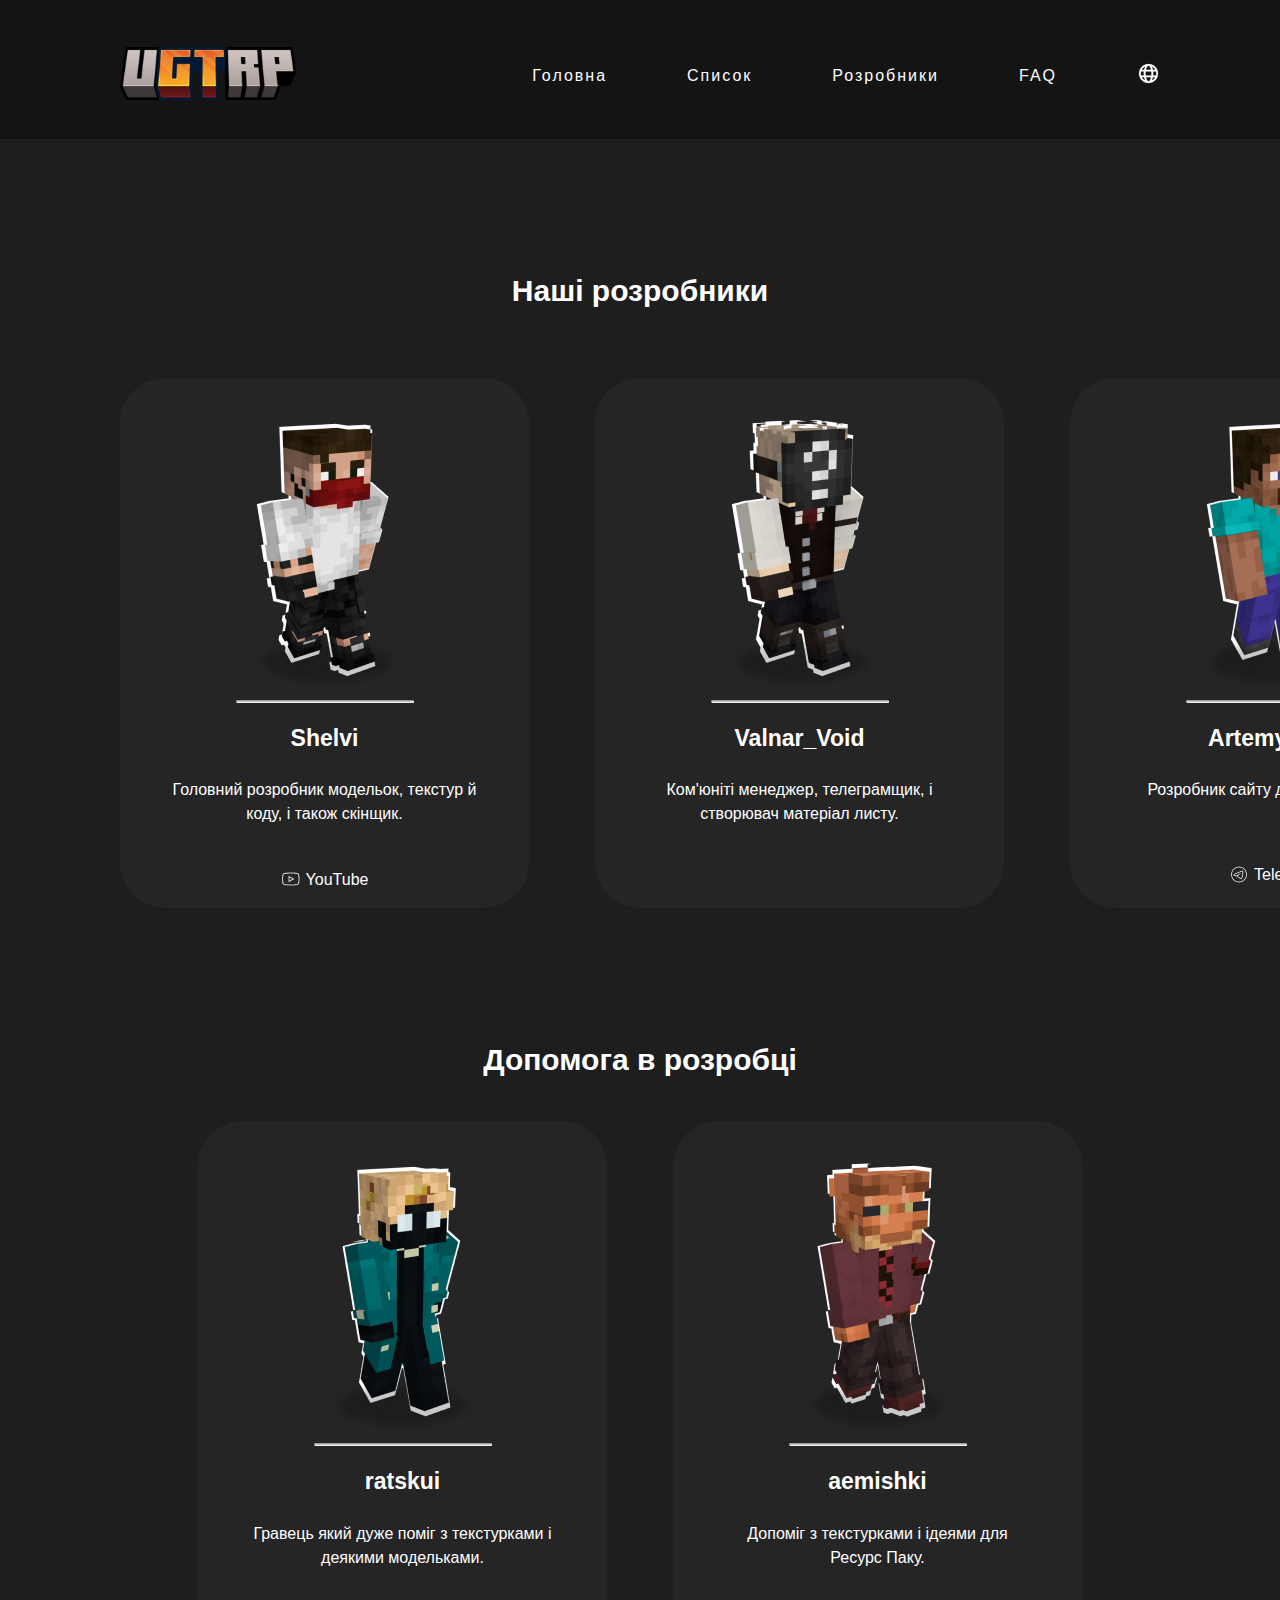
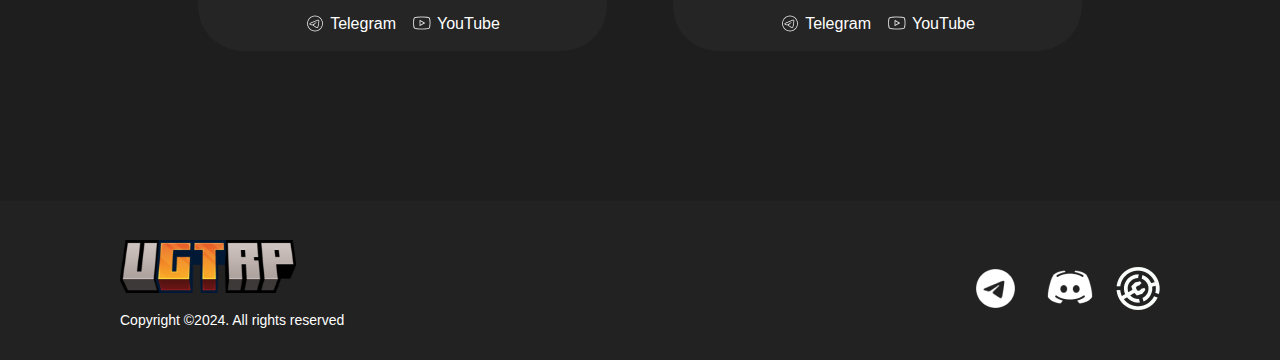
==== index_dev.html @ 0294d447 "up" ====
<!DOCTYPE html>
<html lang="en">
<head>
    <meta charset="UTF-8">
    <meta name="viewport" content="width=device-width, initial-scale=1.0">
    <link rel="stylesheet" href="css/normalize.css">
    <link rel="stylesheet" href="css/style.css">
    <link rel="stylesheet" href="css/responsive.css">
    <title>Q&A</title>
</head>
<body>
    <header>
        <div class="layout_container">
            <div class="layout_header" id="header">
                <a href="index.html"><img src="img/logo.svg" alt="logo"></a>
                <nav class="nav">
                    <input id="menu__toggle" type="checkbox" />
                    <label class="menu__btn" for="menu__toggle">
                        <span></span>
                    </label>
                    <ul class="menu__box">
                        <li class="menu__item first-item"><a href="index.html">Головна</a></li>
                        <li class="menu__item"><a href="https://drive.google.com/file/d/1dVPTbiAqyN2O4CrRArJ0OWlYJ0MXPY4D/view?usp=sharing">Список</a></li>
                        <li class="menu__item"><a href="">Розробники</a></li>
                        <li class="menu__item"><a href="index_q&a.html">FAQ</a></li>
                        <li class="menu__item">
                            <div class="dropdown">
                                <img src="img/icon-lang.png" alt="icon-lang" id="dropdownImg" class="mainmenubtn">
                                <div class="dropdown-child">
                                    <a href="index_en.html" class="top-a">English</a>
                                    <a href="index.html">Deutsch</a>
                                    <a href="">Українська</a>
                                </div>
                              </div>
                        </li>
                    </ul>
                </nav>
            </div> 
           
        </div>
    </header>
    <main>
        <div class="layout_container">
            <p class="dev">Наші розробники</p>
            <section class="developers">
                <article class="dev-i">
                    <img src="img/Shelvi.png" alt="">
                    <hr>
                    <p class="nick">Shelvi</p>
                    <p class="dev-desc">Головний розробник модельок, текстур й коду, і також скінщик.</p>
                    <div class="links links-dev">
                        <a href="https://www.youtube.com/@shelvi_ua" class="yt">
                            YouTube
                        </a>    
                    </div>
                </article>
                <article class="dev-i">
                    <img src="img/Valnar.png" alt="">
                    <hr>
                    <p class="nick">Valnar_Void</p>
                    <p class="dev-desc">Ком'юніті менеджер, телеграмщик, і створювач матеріал листу.</p>
                </article>
                <article class="dev-i">
                    <img src="img/Artemygrab.png" alt="">
                    <hr>
                    <p class="nick">ArtemyGrab</p>
                    <p class="dev-desc">Розробник сайту для Ресурс Паку.</p>
                    <div class="links links-dev1">
                        <a href="https://t.me/artemygrab" class="tg">
                            Telegram
                        </a>
                    </div>
                </article>
            </section>
            <p class="help">Допомога в розробці</p>
            <section class="helpers">
                <article class="help-i">
                    <img src="img/Ratskui.png" alt="">
                    <hr>
                    <p class="nick">ratskui</p>
                    <p class="help-desc">Гравець який дуже поміг з текстурками і деякими модельками.</p>
                    <div class="links links-dev">
                        <a href="https://t.me/blyatpatoki" class="tg">
                            Telegram
                        </a>
                        <a href="https://www.youtube.com/@ratskui/featured" class="yt">
                            YouTube
                        </a>    
                    </div>
                </article>
                <article class="help-i">
                    <img src="img/Aemishki.png" alt="">
                    <hr>
                    <p class="nick">aemishki</p>
                    <p class="help-desc">Допоміг з текстурками і ідеями для Ресурс Паку.</p>
                    <div class="links links-dev">
                        <a href="https://t.me/aemishkiCH" class="tg">
                            Telegram
                        </a>
                        <a href="https://www.youtube.com/@aemishki/featured" class="yt">
                            YouTube
                        </a>    
                    </div>
                </article>
            </section>
        </div>
    </main>
    <footer class="foot-qa">
            
        <div class="left-block-foot">
            <img src="img/logo.svg" alt="">
            <p>Copyright ©2024. All rights reserved</p>
        </div>
        <div class="right-block-foot">
            <ul>
                <li><a href="https://t.me/UGtRP_t"><img src="img/tg.png" alt="" class="foot-tg"></a></li>
                <li><a href="https://discord.com/invite/fRFYJDzcJm"><img src="img/ds.png" alt="" class="foot-ds"></a></li>
                <li><a href="https://modrinth.com/resourcepack/ugtrp"><img src="img/md.png" alt="" class="foot-mr"></a></li>
            </ul>
        </div>

    
</footer>
<script src="js/script.js"></script>
</body>
</html>
---- css/style.css ----
:root {
    box-sizing: border-box;
    background: #1E1E1E;
    color: white;
    font-family: Arial, sans-serif;
}

*,
*:after,
*:before {
    box-sizing: inherit;
}

body {
    margin: 0;
}

.layout_container {
    /* max-width: 1360px; */
    margin: 0 120px 0 120px;
}

a {
    text-decoration: none;
    color: #ffffff;
}

ul {
    list-style: none;
}

ul, li {
    margin: 0;
    padding: 0;
}

nav {
    margin: 0;
}

body::-webkit-scrollbar {
    width: 8px;               /* width of the entire scrollbar */
  }
  
body::-webkit-scrollbar-track {
    background: #323232;        /* color of the tracking area */
}
  
body::-webkit-scrollbar-thumb {
    background-color: #525252;    /* color of the scroll thumb */
    border-radius: 15px;       /* roundness of the scroll thumb */  /* creates padding around scroll thumb */
}

nav > ul > li > a {
    font-family: Arial, sans-serif;
    font-size: 16px;
    letter-spacing: 2px;
    -webkit-transition: all 0.1s ease;;
    -moz-transition: all 0.1s ease;;
    -o-transition: all 0.1s ease;;
    transition: all 0.1s ease;
}

nav > ul > li > a:hover {
    color: #D1D1D1;
    border-bottom: 2px solid #D1D1D1;
    border-radius: 0.5px;
    font-size: 16.4px;  
}

nav > ul {
    display: flex;
    align-items: center;
    margin-right: 0px;
    margin-left: auto;
}

nav > ul > li {
    margin-top: 47px;
    display: flex;
    float: right;
}

.layout_header {
    display: flex;
    align-items: center;
}

.layout_header > a > img {
    margin-top: 47px;
}

li + li {
    margin-left : 80px;
}

nav {
    margin-right: 0px;
    margin-left: auto;
}



h1 {
    font-size: 35px;
    font-weight: 900;
    margin-top: 0;
}

.welcome-block {
    background: url("../img/background.png") no-repeat center center fixed; 
    background-size: cover;
    height: 608px;

}

.welcome-block > .layout_container > h3 {
    margin-top: 21px;
    font-size: 20px;
    font-weight: 400;
    color: #E5DCDC;
    margin-bottom: 64px;
}
.welcome-block > .layout_container {
    padding-top: 150px;
    max-width: 505px;
    padding-bottom: 0;
}
.welcome-block-en {
    background: url("../img/background.png") no-repeat center center fixed; 
    background-size: cover;
    height: 608px;

}

.welcome-block-en > .layout_container > h3 {
    margin-top: 21px;
    font-size: 20px;
    font-weight: 400;
    color: #E5DCDC;
    margin-bottom: 64px;
}
.welcome-block-en > .layout_container {
    padding-top: 150px;
    max-width: 535px;
    padding-bottom: 0;
}

.button-download {
    padding: 16.5px 89px 16.5px 89px;
    color: #021935;
    background-color: #F6A127;
    font-size: 16px;
    font-weight: 700;
    border-radius: 27px;
    box-shadow: 0px 4px 10.2px #F38B11 0.6;
    box-shadow: 0px 5px 10.2px 0px rgba(243, 139, 17, 0.4);
    -webkit-transition: all 0.3s ease;;
    -moz-transition: all 0.3s ease;;
    -o-transition: all 0.3s ease;;
    transition: all 0.3s ease;
}

.button-download-en {
    padding: 16.5px 78.5px 16.5px 78.5px;
    color: #021935;
    background-color: #F6A127;
    font-size: 16px;
    font-weight: 700;
    border-radius: 27px;
    box-shadow: 0px 4px 10.2px #F38B11 0.6;
    box-shadow: 0px 5px 10.2px 0px rgba(243, 139, 17, 0.9);
}

.welcome-block > .layout_container > a:hover {
    background-color: #F4910C;
    
}
.welcome-block-en > .layout_container > a:hover {
    background-color: #F4910C;
    
}

.news {
    margin-top: 28px;
}

.grid {
    display: flex;
    flex-wrap: wrap;
    margin-left: -15px;
    margin-right: -15px;
    padding: 0;
}

.item {
    width: 24%;
    margin-bottom: 15px;
    margin-left: 40px;
    overflow:hidden;
    
}

.item-1 {
    margin-left: 15px;
    /* padding-left: 15px; */

}

.news-top-main {
    height: 205px;
    background-size: cover;
    background-position: center;
    border-radius: 48px 48px 0 0;
    -moz-transition: all 1s ease-out;
    -o-transition: all 1s ease-out;
    -webkit-transition: all 1s ease-out;
    position: relative;
}
.news-top-main:hover {
    -webkit-transform: scale(1.05);
    -moz-transform: scale(1.05);
    -o-transform: scale(1.05);
    border-radius: 88px 88px 0 0;
}

.news-bottom-main {
    padding: 22px 20px 19px 20px;
    background-color: #161616;
    border-radius: 0 0 20px 20px;
}

.news-bottom-main > h3 {
    font-size: 20px;
    font-weight: 700;
    margin: 0;
}

.news-bottom-main > p {
    font-size: 17px;
    margin-top: 16px;
    margin-bottom: 38px;
    line-height: 137.2%;
}

.news-bottom-main > .date {
    margin: 0;
    color: #969696;
    font-size: 15px;
    font-style: italic;
}


.news-1-top {
    background-image: url("../img/news-1.png");  
}

.news-2-top {
    background-image: url("../img/news-2.png"); 
}
.news-3-top {
    background-image: url("../img/news-3.png"); 
}
.news-4-top {
    background-image: url("../img/news-4.png"); 
}

/* 
.item:hover {
    color: #161616;
    opacity: 80%;
} */

.news-text:hover {
    border-bottom: 2px solid #ffff;
    border-radius: 0.5px;  
    display: inline;
}
.news-text {
    font-size: 24px;
    font-weight: 700;
    
}
.text {
    margin-top: 49px;
    
}

.desc_block_guns {
    background: rgb(247,171,40);
    background: linear-gradient(-76deg, rgba(247,171,40,1) 0%, rgba(233,95,42,1) 57%100%);
    margin-top: 67px;
    height: 410px;
    width: 100%;

}
.desc_block_furniture {
    background: rgb(247,171,40);
    background: linear-gradient(-76deg, rgba(247,171,40,1) 0%, rgba(233,95,42,1) 57%100%);
    margin-top: 67px;
    height: 410px;
    width: 100%;

}
.desc_block_clothes {
    background: rgb(247,171,40);
    background: linear-gradient(-76deg, rgba(247,171,40,1) 0%, rgba(233,95,42,1) 57%100%);
    margin-top: 67px;
    height: 410px;
    width: 100%;

}


.desc_block_guns > .layout_container > .wrapper > .desc-text > ul {
    display: flex;
}

.desc_block_guns > .layout_container > .wrapper > .desc-text > ul > li + li {
    margin-left : 22px;
}

.desc_block_guns > .layout_container > .wrapper > .desc-text > ul > li {
    font-size: 14px;
    color: #F5F5F5;
    letter-spacing: 2%;
    margin: 0;
    margin-top: 11px;
    
}

.desc_block_guns > .layout_container > .wrapper > .desc-text > h1 {
    font-weight: 700;
    margin-bottom: 0;
    padding-top: 58px;
}

.desc_block_guns > .layout_container > .wrapper > .desc-text > p {
    font-size: 18px;
    margin-top: 55px;
    margin-bottom: 0;
}

.desc_block_guns > .layout_container > .wrapper > .desc-text > .buttons {
    margin-top: 147px;
    padding-bottom: 50px;
}

.desc_block_guns > .layout_container > .wrapper > .desc-text >.buttons > li > button {
    background: #D74C16;
    border-radius: 7px;
    width: 140px;
    height:12px;
    border: none;
    cursor: pointer;
}


.desc_block_guns > .layout_container > .wrapper > .desc-text > .buttons > li > .b-active {
    background-color: #AF3100;
}

.desc_block_guns > .layout_container > .wrapper > .desc-text > .buttons > li + li {
    margin-left : 8px;
}

/* ////////// */
.desc_block_furniture > .layout_container > .wrapper > .desc-text > ul {
    display: flex;
}

.desc_block_furniture > .layout_container > .wrapper > .desc-text > ul > li + li {
    margin-left : 22px;
}

.desc_block_furniture > .layout_container > .wrapper > .desc-text > ul > li {
    font-size: 14px;
    color: #F5F5F5;
    letter-spacing: 2%;
    margin: 0;
    margin-top: 11px;
    
}

.desc_block_furniture > .layout_container > .wrapper > .desc-text > h1 {
    font-weight: 700;
    margin-bottom: 0;
    padding-top: 58px;
}

.desc_block_furniture > .layout_container > .wrapper > .desc-text > p {
    font-size: 18px;
    margin-top: 55px;
    margin-bottom: 0;
}

.desc_block_furniture > .layout_container > .wrapper > .desc-text > .buttons {
    margin-top: 147px;
    padding-bottom: 50px;
}

.desc_block_furniture > .layout_container > .wrapper > .desc-text >.buttons > li > button {
    background: #D74C16;
    border-radius: 7px;
    width: 140px;
    height:12px;
    border: none;
    cursor: pointer;
}

.desc_block_furniture > .layout_container > .wrapper > .desc-text > .buttons > li > .b-active {
    background-color: #AF3100;
}

.desc_block_furniture > .layout_container > .wrapper > .desc-text > .buttons > li + li {
    margin-left : 8px;
}
/* ////////////////////////// */

.desc_block_clothes > .layout_container > .wrapper > .desc-text > ul {
    display: flex;
}

.desc_block_clothes > .layout_container > .wrapper > .desc-text > ul > li + li {
    margin-left : 22px;
}

.desc_block_clothes > .layout_container > .wrapper > .desc-text > ul > li {
    font-size: 14px;
    color: #F5F5F5;
    letter-spacing: 2%;
    margin: 0;
    margin-top: 11px;
    
}

.desc_block_clothes > .layout_container > .wrapper > .desc-text > h1 {
    font-weight: 700;
    margin-bottom: 0;
    padding-top: 58px;
}

.desc_block_clothes > .layout_container > .wrapper > .desc-text > p {
    font-size: 18px;
    margin-top: 55px;
    margin-bottom: 0;
}

.desc_block_clothes > .layout_container > .wrapper > .desc-text > .buttons {
    margin-top: 147px;
    padding-bottom: 50px;
}

.desc_block_clothes > .layout_container > .wrapper > .desc-text >.buttons > li > button {
    background: #D74C16;
    border-radius: 7px;
    width: 140px;
    height:12px;
    border: none;
    cursor: pointer;
}


.desc_block_clothes > .layout_container > .wrapper > .desc-text > .buttons > li > .b-active {
    background-color: #AF3100;
}

.desc_block_clothes > .layout_container > .wrapper > .desc-text > .buttons > li + li {
    margin-left : 8px;
}




.wrapper {
    display: grid;
    grid-template-columns: 1fr 1fr;
}

.img-guns {
    margin-top: -130px;
    margin-left: auto;
    margin-right: -30px;

}
.img-furniture {
    margin-top: -10px;
    margin-left: auto;
    margin-right: 30px;

}

.img-clothes {
    margin-left: auto;
    margin-right: 30px;
    margin-top: 8px;
    
}
/* .img-guns > img{
    max-width: 721px;
    min-width: 508.02px;
    /* width: 100%; */
/* }
.img-furniture > img{
    max-width: 620px;
    width: 100%;
}

.img-clothes > img{
    max-width: 617px;
    width: 100%;
} */ 

.hide {
    display: none;
}

.partners-text > button{
    margin-top: 60px;
    font-size: 28px;
    font-weight: 700;
    background: none;
    border: none;
    padding: 0;
    cursor: pointer;
    outline: inherit;
    color: #fff;
}

.partners-text {
    text-align: center;
}

#button-partners:after {
    content: "";
    display: block;
    background: url('../img/arrow-down.png') no-repeat;
    width: 52px;
    height: 52px;
    float: right;
    margin-left: 1px;
    margin-top: -10px;
    transition: transform 0.2s ease-out;
}

#button-partners.rotated:after {
    transform: rotate(180deg);
    margin-top: -10px;
}



.partner {
    border: 7px #161616 solid;
    border-radius: 38px;
    padding: 28px 54px 19px 54px;
    max-width: 359px;
    max-height: auto;
    display: flex;
    flex-direction: column;
    justify-content: space-between;
    margin-top: 31px;
}

.layout_grid {
    display: grid;
    grid-template-columns: 1fr 1fr 1fr;
    justify-items: center;    
    grid-gap: 32px;
}

.partners {
    max-width: 1141px;
    margin-left: auto;
    margin-right: auto;
}

.partner > h3 {
    text-transform: uppercase;
    font-size: 20px;
    font-weight: 700;
    text-align: center;
    margin-top: 39px;
    margin-bottom: 0px;
}

.partner > p {
    font-size: 16px;
    font-weight: 400;
    line-height: 129.6%;
    text-align: center;
    margin-top: 19px;
}

.partner > img {
    display: block;
    margin-left: auto;
    margin-right: auto;
    margin-top: 0;
    margin-bottom: 0;
}

.links  {
    display: flex;
    flex-flow: row nowrap;
    justify-content: center;
    margin-top: 5px;
}

.links > a+a {
    margin-left : 16px;
    
}

.links > a {
    text-align: center;
}

.yt:before{
    content: "";
    display: block;
    background: url('../img/icon-yt.png') no-repeat;
    width: 25px;
    height: 25px;
    float: left;
    margin-top: -2px;
}
.tg:before{
    content: "";
    display: block;
    background: url('../img/icon-tg.png') no-repeat;
    width: 25px;
    height: 25px;
    float: left;
}

.ds:before{
    content: "";
    display: block;
    background: url('../img/icon-ds.png') no-repeat;
    width: 25px;
    height: 25px;
    float: left;
    margin-top: -2px;
}

.switch-block > button {
    width: 133px;
    height: 7px;
    background-color: #AFAFAF;
    border: none;
    border-radius: 7px;
    cursor: pointer;
    -webkit-transition: all 0.4s ease;;
    -moz-transition: all 0.4s ease;;
    -o-transition: all 0.4s ease;;
    transition: all 0.4s ease;
}
.switch-block > button:hover {
    
    background-color: #AFAFAF;

}
.switch-block  {
    margin-top: 33px;
    display: flex;
    justify-content: center;
    align-items: center;
}

.switch-block > .block-2 {
    margin-left: 11px;
    background-color: #575757;
}

.switch-block > .block-1-2 {
    margin-right: 11px;
    background-color: #575757;
}

footer {
    margin-top: 54px;
    background-color: #222222;
    display: grid;
    grid-template-columns: 1fr 1fr;
    padding: 0 120px 0 120px;
    align-content: center;
    align-items: center;
}

.right-block-foot > ul {
    display: flex;
    flex-flow: row nowrap;
    align-items: center; 
    justify-content: center;
}

.right-block-foot > ul > li+li{
    margin-left: 22px;
}
.right-block-foot {
    margin-left: auto;
    margin-right: 0;
    margin-top: 20px;

}
.left-block-foot > img {
    padding-top: 39px;
}
.left-block-foot > p {
    font-size: 14px;
    padding-bottom: 18px;
}

nav > ul > li > button {
    border:none;
    background: none;
}

.mainmenubtn {
    border: none;
    cursor: pointer;
}
.dropdown {
    position: relative;
    display: inline-block;
}
.dropdown-child {
    display: none;
    position: absolute;
    background-color: #222222;
    padding: 11px 18px;
    max-width: 132px;
    z-index: 1;
    border-radius: 15px;
    left: -75px;
    text-align: center;
}
.dropdown-child > a {
    color: #ffffff;
    margin-top: 9px;
    text-decoration: none;
    display: block;
    text-align: center;
}
.dropdown-child > a:hover {
    color: #969696;

}
.dropdown:hover .dropdown-child {
    display: block;
    
}




.dropdown-child > .top-a {
    margin-top: 0;
}

/* body > header > .layout_container > .layout_header{
    position: sticky;
    top: 0;
    z-index: 99;
} */

header {
    position: sticky;
    top: 0;
    z-index: 99;
    background-color: #141414;
    padding-bottom: 35px;
}

/* .error {
    font-size: 100px;
    text-align: center;
    margin-left: auto;
    margin-right: auto;
    justify-content: center;
     */

.layout_container > h4 {
    font-size: 100px;
    text-align: center;

}
#b-1:hover {
    background-color: #AF3100;
}

#b-2:hover {
    background-color: #AF3100;
}
#b-3:hover {
    background-color: #AF3100;
}


.none {
    display: none;
}

.layout_grid {
    transition: 0.5s;
}



.container-swiper > .swiper > .swiper-wrapper > .swiper-slide {
    min-width: 359px;

  }



.swiper-wrapper{
    display: grid;
    grid-template-rows: 1fr 1fr 1fr;
    grid-template-columns: 1fr;
    grid-gap: 10px;
    cursor: grabbing;
  }

.container-swiper {
    margin-left: 120px;
    margin-top: 28px;
}

.news-main {
   
    overflow: hidden;
    max-height: 450px;
}


.block-partner-1, .block-partner-2 {
    max-height: 0;
    overflow: hidden;
    transition: max-height 0.5s ease-out;
}

.block-partner-1.show, .block-partner-2.show {
    max-height: 1000px; /* Adjust this value according to the content's maximum height */
    display: block;
}

.switch-block button {
    cursor: pointer;
}



#b-1, #b-2, #b-3 {
    -webkit-transition: all 0.4s ease;;
    -moz-transition: all 0.4s ease;;
    -o-transition: all 0.4s ease;;
    transition: all 0.4s ease;
}

.foot-tg:hover, .foot-ds:hover, .foot-mr:hover {
    filter: brightness(70%);
}
.foot-tg, .foot-ds, .foot-mr {
    -webkit-transition: all 0.6s ease;;
    -moz-transition: all 0.6s ease;;
    -o-transition: all 0.6s ease;;
    transition: all 0.6s ease;
}


nav >label {
    display: none;
}
nav >input {
    display: none;
}

/* ...... */
.accordion-i {
    display: block;
    margin-top: 33px;
    cursor: pointer;
    width: 100%;
}

.accordion-t {
    padding: 15px 32px 15px 32px;
    background-color: #2C2C2C;
    margin-top: -29px;
    border-radius: 0 0 30px 30px;
    max-height: 0;
    overflow: hidden;
    transition: max-height 0.4s ease-out, padding 0.4s ease-out;
}
.accordion-t > p {
    font-size: 17px;
    
}

.qa-hide {
    max-height: 0;
    padding: 15px 32px 15px 32px;
}

.qa-show {
    max-height: 500px; /* adjust according to your content height */
    padding: 15px 32px 15px 32px;
}

.accordion-above {
    background-color: #2C2C2C;
    border-radius: 57px;
    max-width: 983px;
    width: 100%;
    /* padding: 20px 20px 20px 20px; */
    display: flex;
    flex-flow: row nowrap;
    align-items: center;
    transition: transform 0.5s ease-out;
}

.accordion-above > p {
    margin-left: 32px;
    font-size: 18px;
    margin-top: 25px;
}

.accordion-above > img {
    margin-left: auto;
    margin-right: 18px;
    transition: transform 0.2s ease-out;
}

.rotate-180 {
    transform: rotate(180deg);
}

.qa-text {
    font-size: 49px;
    font-weight: 900;
    margin-top: 94px;
    text-align: center;
    margin-bottom: 5px;
}

ol {
    display: flex;
    flex-direction: column;
    align-items: center;
    margin: 0 auto;
    max-width: 983px;
    width: 100%;
    padding: 0;
}

ol > li {
    width: 100%;
    margin-left: 0;
}

.foot-qa {
    margin-top: 150px;
}

.dev {
    font-size: 30px;
    text-align: center;
    font-family: Arial, sans-serif;
    font-weight: 700;
    display: table;
    margin: 0 auto;
    padding-top: 135px;
    padding-bottom: 69px;
}

.developers {
    max-width: 1360px;
    margin-left: auto;
    margin-right: auto;
    display: block;
}

.dev-i {
    background-color: #252525;
    width: 409px; 
    height: 530px;
    border-radius: 45px;
    margin-left: 66px;
    position: relative;
}

.dev-i > img {
    margin-top: 37px;
    display: block;
    margin-left: auto;
    margin-right: auto;
}

hr {
    width: 176px;
    height: 1px;
    border-radius: 9px;
    background-color: rgba(255,255,255,0.76);
}

.developers {
    display: grid;
    grid-template-columns: 1fr 1fr 1fr;
    justify-items: center;
}

.nick {
    font-size: 23px;
    font-weight: 700;
    text-align: center;
    margin-top: 22px;
}

.developers article:first-child {
    margin-left: 0;
}
/* .developers article:last-child {
    margin-left: 100px;
} */

.dev-desc {
    margin-top: 27px;
    line-height: 1.5;
    max-width: 316px;
    text-align: center;
    margin-left: auto;
    margin-right: auto;
}


.links-dev {
   margin-top: 45px;
}
.links-dev1 {
   margin-top: 64px;
}




.helpers {
    max-width: 884px;
    margin-left: auto;
    margin-right: auto;
    display: block;
}

.help-i {
    background-color: #252525;
    width: 409px; 
    height: 530px;
    border-radius: 45px;
    margin-left: 66px;
    position: relative;
}

.help-i > img {
    margin-top: 37px;
    display: block;
    margin-left: auto;
    margin-right: auto;
}

hr {
    width: 176px;
    height: 1px;
    border-radius: 9px;
    background-color: rgba(255,255,255,0.76);
}

.helpers {
    display: grid;
    grid-template-columns: 1fr 1fr;
    justify-items: center;
    margin-top: 0;
}

.nick {
    font-size: 23px;
    font-weight: 700;
    text-align: center;
    margin-top: 22px;
}

.helpers article:first-child {
    margin-left: 0;
}


.help-desc {
    margin-top: 27px;
    line-height: 1.5;
    max-width: 316px;
    text-align: center;
    margin-left: auto;
    margin-right: auto;
}





.help {
    font-size: 30px;
    text-align: center;
    font-family: Arial, sans-serif;
    font-weight: 700;
    display: table;
    margin: 0 auto;
    padding-top: 135px;
    padding-bottom: 44px;
}
---- css/responsive.css ----
@media only screen and (min-width: 1200px) and (max-width: 1500px){
    .img-guns > img{
        width: 643px;
    }
    .img-furniture > img{
        width: 560px;
        margin-top: 40px;
    }

    .img-clothes > img{
        width: 560px;
        margin-top: 40px;
    }

    .img-guns {
        margin-top: -80px;
        margin-left: auto;
        margin-right: -30px;
    
    }
    .img-furniture {
        margin-top: -10px;
        margin-left: auto;
        margin-right: 30px;
    
    }
    
    .img-clothes {
        margin-left: auto;
        margin-right: 30px;
        margin-top: 8px;
        
    }
    .layout_container {
        /* max-width: 1360px; */
        margin: 0 120px 0 120px;
    }
    .container-swiper > .swiper > .swiper-wrapper > .swiper-slide {
        min-width: 300px;
    
      }
      .swiper-wrapper{
        grid-gap: 8px;
    }
    nav >label {
        display: none;
    }
    nav >input {
        display: none;
    }
}

@media only screen and (min-width: 992px) and (max-width: 1200px) {
    .container-swiper > .swiper > .swiper-wrapper > .swiper-slide {
        min-width: 250px;
    
      }
    .layout_container {
        margin: 0 80px 0 80px;
    }
    .container-swiper {
        margin-left: 78px;
    }
    footer {
        padding: 0 80px 0 80px;
    }
    .img-guns > img{
        width: 520px;
        margin-top: 60px;
        margin-left: -45px;
    }

    .img-furniture > img{
        width: 450px;
        margin-top: 40px;
        margin-left: -15px;
    }

    .img-clothes > img{
        width: 450px;
        margin-top: 20px;
        margin-left: -15px;
    }
    .desc_block_guns, .desc_block_furniture, .desc_block_clothes {
        height: 340px;
    }
    .desc_block_guns > .layout_container > .wrapper > .desc-text > .buttons {
        margin-top: 80px;
    }
    .desc_block_furniture > .layout_container > .wrapper > .desc-text > .buttons {
        margin-top: 80px;
    }
    .desc_block_clothes > .layout_container > .wrapper > .desc-text > .buttons {
        margin-top: 80px;
    }
    .layout_grid {
        display: grid;
        grid-template-columns: 1fr;
        justify-items: center;    
        grid-gap: 10px;
    }
    .partner {
        margin-top: 7px;
    }
    .block-partner-1.show, .block-partner-2.show {
        max-height: 2000px; /* Adjust this value according to the content's maximum height */
        display: block;
    }
    nav > ul > li {
        margin-left: 40px;
    }
    .news-main {
        overflow: hidden;
        max-height: 480px;
    }
    nav >label {
        display: none;
    }
    nav >input {
        display: none;
    }
}

@media only screen and (min-width: 768px) and (max-width: 991px) {
    .container-swiper > .swiper > .swiper-wrapper > .swiper-slide {
        min-width: 200px;
      }
      .news-main {
        overflow: hidden;
        max-height: 480px;
    }
    nav > ul {
        display: none;
    }
    .welcome-block > .layout_container{
        text-align: center;
        margin-left: auto;
        margin-right: auto;
    }
    .layout_container {
        margin: 0 30px 0 30px;
    }
    .layout_grid {
        display: grid;
        grid-template-columns: 1fr;
        justify-items: center;    
        grid-gap: 10px;
    }
    .partner {
        margin-top: 7px;
    }
    .block-partner-1.show, .block-partner-2.show {
        max-height: 2000px; /* Adjust this value according to the content's maximum height */
        display: block;
    }
    footer {
        padding: 0 30px 0 30px;
    }
    .container-swiper {
        margin-left: 30px;
    }
    .swiper-wrapper{
        grid-gap: 8px;
    }
    .img-guns > img{
        width: 360px;
        margin-top: 100px;
        margin-left: -95px;
    }

    .img-furniture > img{
        width: 360px;
        margin-top: 40px;
        margin-left: -65px;
    }

    .img-clothes > img{
        width: 360px;
        margin-top: 20px;
        margin-left: -65px;
    }
    .desc_block_guns, .desc_block_furniture, .desc_block_clothes {
        height: 310px;
    }
    .desc_block_guns > .layout_container > .wrapper > .desc-text > .buttons {
        margin-top: 50px;
    }
    .desc_block_furniture > .layout_container > .wrapper > .desc-text > .buttons {
        margin-top: 50px;
    }
    .desc_block_clothes > .layout_container > .wrapper > .desc-text > .buttons {
        margin-top: 50px;
    }

    .desc_block_guns > .layout_container > .wrapper > .desc-text > h1 {
        font-weight: 700;
        margin-bottom: 0;
        padding-top: 48px;
    }
    .desc_block_furniture > .layout_container > .wrapper > .desc-text > h1 {
        font-weight: 700;
        margin-bottom: 0;
        padding-top: 48px;
    }
    .desc_block_clothes > .layout_container > .wrapper > .desc-text > h1 {
        font-weight: 700;
        margin-bottom: 0;
        padding-top: 48px;
    }
    /* burger */
    nav >label {
        display: block;
    }
    nav >input {
        display: block;
    }
    /* скрываем чекбокс */
#menu__toggle {
    opacity: 0;
  }
  /* стилизуем кнопку */
    .menu__btn {
        display: flex; /* используем flex для центрирования содержимого */
        align-items: center;  /* центрируем содержимое кнопки */
        position: fixed;
        top: 47px;
        left: auto;
        right: 30px;
        width: 40px;
        height: 50px;
        cursor: pointer;
        z-index: 1;
    }
    /* добавляем "гамбургер" */
    .menu__btn > span,
    .menu__btn > span::before,
    .menu__btn > span::after {
        display: block;
        position: absolute;
        width: 100%;
        height: 3px;
        background-color: #e6e2e0;
        border-radius: 2px;
    }
    .menu__btn > span::before {
        content: '';
        top: -10px;
    }
    .menu__btn > span::after {
        content: '';
        top: 10px;
    }

    /* контейнер меню */
.menu__box {
    display: flex;
    position: fixed;
    visibility: hidden;
    top: 0;
    width: 100%;
    height: 100%;
    margin: 0;
    list-style: none;
    text-align: center;
    background: rgba(0,0,0,.85);
    flex-flow: column nowrap;
    padding-top: 140px;
  }
  /* элементы меню */
  
  .menu__item> a:hover {
    color: #D1D1D1;
    border-bottom: 2px solid #D1D1D1;
    border-radius: 0.5px;
    font-size: 18.4px;  
  }
  .menu__item {
   padding: 0;
   margin-left: 0;
   margin-top: 30px;
   
  }
  .menu__item > a{
  
   font-size: 18px;
  }

  #menu__toggle:checked ~ .menu__btn > span {
    transform: rotate(45deg);
  }
  #menu__toggle:checked ~ .menu__btn > span::before {
    top: 0;
    transform: rotate(0);
  }
  #menu__toggle:checked ~ .menu__btn > span::after {
    top: 0;
    transform: rotate(90deg);
  }
  #menu__toggle:checked ~ .menu__box {
    visibility: visible;
    left: 0;
  }
  .dropdown-child {
    display: none;
    position: absolute;
    background-color: #222222;
    padding: 11px 18px;
    max-width: 132px;
    z-index: 1;
    border-radius: 15px;
    left: -45px;
    text-align: center;
}
.menu__btn > span,
.menu__btn > span::before,
.menu__btn > span::after {
  transition-duration: .25s;
}
.menu__box {
  transition-duration: .25s;
}
.menu__item {
  transition-duration: .25s;
}

.accordion-above > p {
    margin-top: 22px;
}

.accordion-t {

    margin-top: -36px;
    
}

}


@media only screen and (min-width: 320px) and (max-width: 768px) {
    .container-swiper > .swiper > .swiper-wrapper > .swiper-slide {
        min-width: 200px;
      }
      .news-main {
        overflow: hidden;
        max-height: 550px;
    }
    nav > ul {
        display: none;
    }
    .welcome-block > .layout_container{
        text-align: center;
        margin-left: auto;
        margin-right: auto;
        max-width: 310px;
    }
    .layout_container {
        margin: 0 10px 0 10px;
    }
    .layout_grid {
        display: grid;
        grid-template-columns: 1fr;
        justify-items: center;    
        grid-gap: 10px;
    }
    .partner {
        margin-top: 7px;
    }
    .block-partner-1.show, .block-partner-2.show {
        max-height: 2000px; /* Adjust this value according to the content's maximum height */
        display: block;
    }
    footer {
        padding: 0 10px 0 10px;
    }
    .container-swiper {
        margin-left: 10px;
    }
    .swiper-wrapper{
        grid-gap: 10px;
    }
    .img-guns > img{
        width: 340px;
        margin-top: 265px;
        margin-left: -318px;
        
    }
    .img-guns {
        margin-top: -130px;
        margin-left: auto;
        margin-right: 2220px;
    
    }
    .img-furniture {
        margin-top: -10px;
        margin-left: auto;
        margin-right: 2220px;
    
    
    }
    
    .img-clothes {
        margin-left: auto;
        margin-right: 0px;
        margin-right: 2220px;
    
        
    }

    .img-furniture > img{
        width: 340px;
        margin-top: 210px;
        margin-left:  -319px;
        
    }

    .img-clothes > img{
        width: 330px;
        margin-top: 210px;
        margin-left: -310px;
        
    }
    .desc_block_guns > .layout_container > .wrapper > .desc-text >.buttons  {
        display: grid;
        grid-template-columns: 1fr 1fr;
        grid-template-rows: 1fr;
    }
    .desc_block_guns > .layout_container > .wrapper > .desc-text >.buttons  > .third{
        margin-left: 0;
    }
    .desc_block_furniture > .layout_container > .wrapper > .desc-text >.buttons  {
        display: grid;
        grid-template-columns: 1fr 1fr;
        grid-template-rows: 1fr;
    }
    .desc_block_furniture > .layout_container > .wrapper > .desc-text >.buttons  > .third{
        margin-left: 0;
    }
    .desc_block_clothes > .layout_container > .wrapper > .desc-text >.buttons  {
        display: grid;
        grid-template-columns: 1fr 1fr;
        grid-template-rows: 1fr;
    }
    .desc_block_clothes > .layout_container > .wrapper > .desc-text >.buttons  > .third{
        margin-left: 0;
    }
    
    .desc_block_guns, .desc_block_furniture, .desc_block_clothes {
        height: 500px;
    }
    .desc_block_guns > .layout_container > .wrapper > .desc-text > .buttons {
        margin-top: 250px;
    }
    .desc_block_furniture > .layout_container > .wrapper > .desc-text > .buttons {
        margin-top: 250px;
    }
    .desc_block_clothes > .layout_container > .wrapper > .desc-text > .buttons {
        margin-top: 250px;
    }

    .desc_block_guns > .layout_container > .wrapper > .desc-text > h1 {
        font-weight: 700;
        margin-bottom: 0;
        padding-top: 28px;
    }
    .desc_block_furniture > .layout_container > .wrapper > .desc-text > h1 {
        font-weight: 700;
        margin-bottom: 0;
        padding-top: 28px;
    }
    .desc_block_clothes > .layout_container > .wrapper > .desc-text > h1 {
        font-weight: 700;
        margin-bottom: 0;
        padding-top: 28px;
    }
    /* burger */
    nav >label {
        display: block;
    }
    nav >input {
        display: block;
    }
    /* скрываем чекбокс */
#menu__toggle {
    opacity: 0;
  }
  /* стилизуем кнопку */
    .menu__btn {
        display: flex; /* используем flex для центрирования содержимого */
        align-items: center;  /* центрируем содержимое кнопки */
        position: fixed;
        top: 47px;
        left: auto;
        right: 30px;
        width: 40px;
        height: 50px;
        cursor: pointer;
        z-index: 1;
    }
    /* добавляем "гамбургер" */
    .menu__btn > span,
    .menu__btn > span::before,
    .menu__btn > span::after {
        display: block;
        position: absolute;
        width: 100%;
        height: 3px;
        background-color: #e6e2e0;
        border-radius: 2px;
    }
    .menu__btn > span::before {
        content: '';
        top: -10px;
    }
    .menu__btn > span::after {
        content: '';
        top: 10px;
    }

    /* контейнер меню */
.menu__box {
    display: flex;
    position: fixed;
    visibility: hidden;
    top: 0;
    width: 100%;
    height: 100%;
    margin: 0;
    list-style: none;
    text-align: center;
    background: rgba(0,0,0,.85);
    flex-flow: column nowrap;
    padding-top: 140px;
  }
  /* элементы меню */
  
  .menu__item> a:hover {
    color: #D1D1D1;
    border-bottom: 2px solid #D1D1D1;
    border-radius: 0.5px;
    font-size: 18.4px;  
  }
  .menu__item {
   padding: 0;
   margin-left: 0;
   margin-top: 30px;
   
  }
  .menu__item > a{
  
   font-size: 18px;
  }

  #menu__toggle:checked ~ .menu__btn > span {
    transform: rotate(45deg);
  }
  #menu__toggle:checked ~ .menu__btn > span::before {
    top: 0;
    transform: rotate(0);
  }
  #menu__toggle:checked ~ .menu__btn > span::after {
    top: 0;
    transform: rotate(90deg);
  }
  #menu__toggle:checked ~ .menu__box {
    visibility: visible;
    left: 0;
  }
  .dropdown-child {
    display: none;
    position: absolute;
    background-color: #222222;
    padding: 11px 18px;
    max-width: 132px;
    z-index: 1;
    border-radius: 15px;
    left: -45px;
    text-align: center;
}
.menu__btn > span,
.menu__btn > span::before,
.menu__btn > span::after {
  transition-duration: .25s;
}
.menu__box {
  transition-duration: .25s;
}
.menu__item {
  transition-duration: .25s;
}
.partner {
    border: 7px #161616 solid;
    border-radius: 38px;
    padding: 28px 5px 19px 5px;
    max-width: 300px;
    max-height: auto;
    display: flex;
    flex-direction: column;
    justify-content: space-between;
    margin-top: 7px;

}
.right-block-foot {
    margin-top: 0px;

}
.right-block-foot > ul {
    display: flex;
    flex-flow: row nowrap;
    align-items: left; 
    justify-content: left;
}
footer {
    margin-top: 54px;
    background-color: #222222;
    display: block;
    padding: 0 10px 0 10px;
    
}
.second {
    margin-left: -2px;
}
.accordion-above > p {
    margin-top: 22px;
}

.accordion-t {

    margin-top: -36px;
    
}
}


@media only screen and (min-width: 320px) and (max-width: 454px) {
    .accordion-above > p {
        margin-top: 20px;
    }
    
    .accordion-above {
        border-radius: 45px 45px 38px 38px;
    }
    
    .accordion-t {
        border-radius: 0 0 25px 25px;
        margin-top: -34px;
        
    }
}
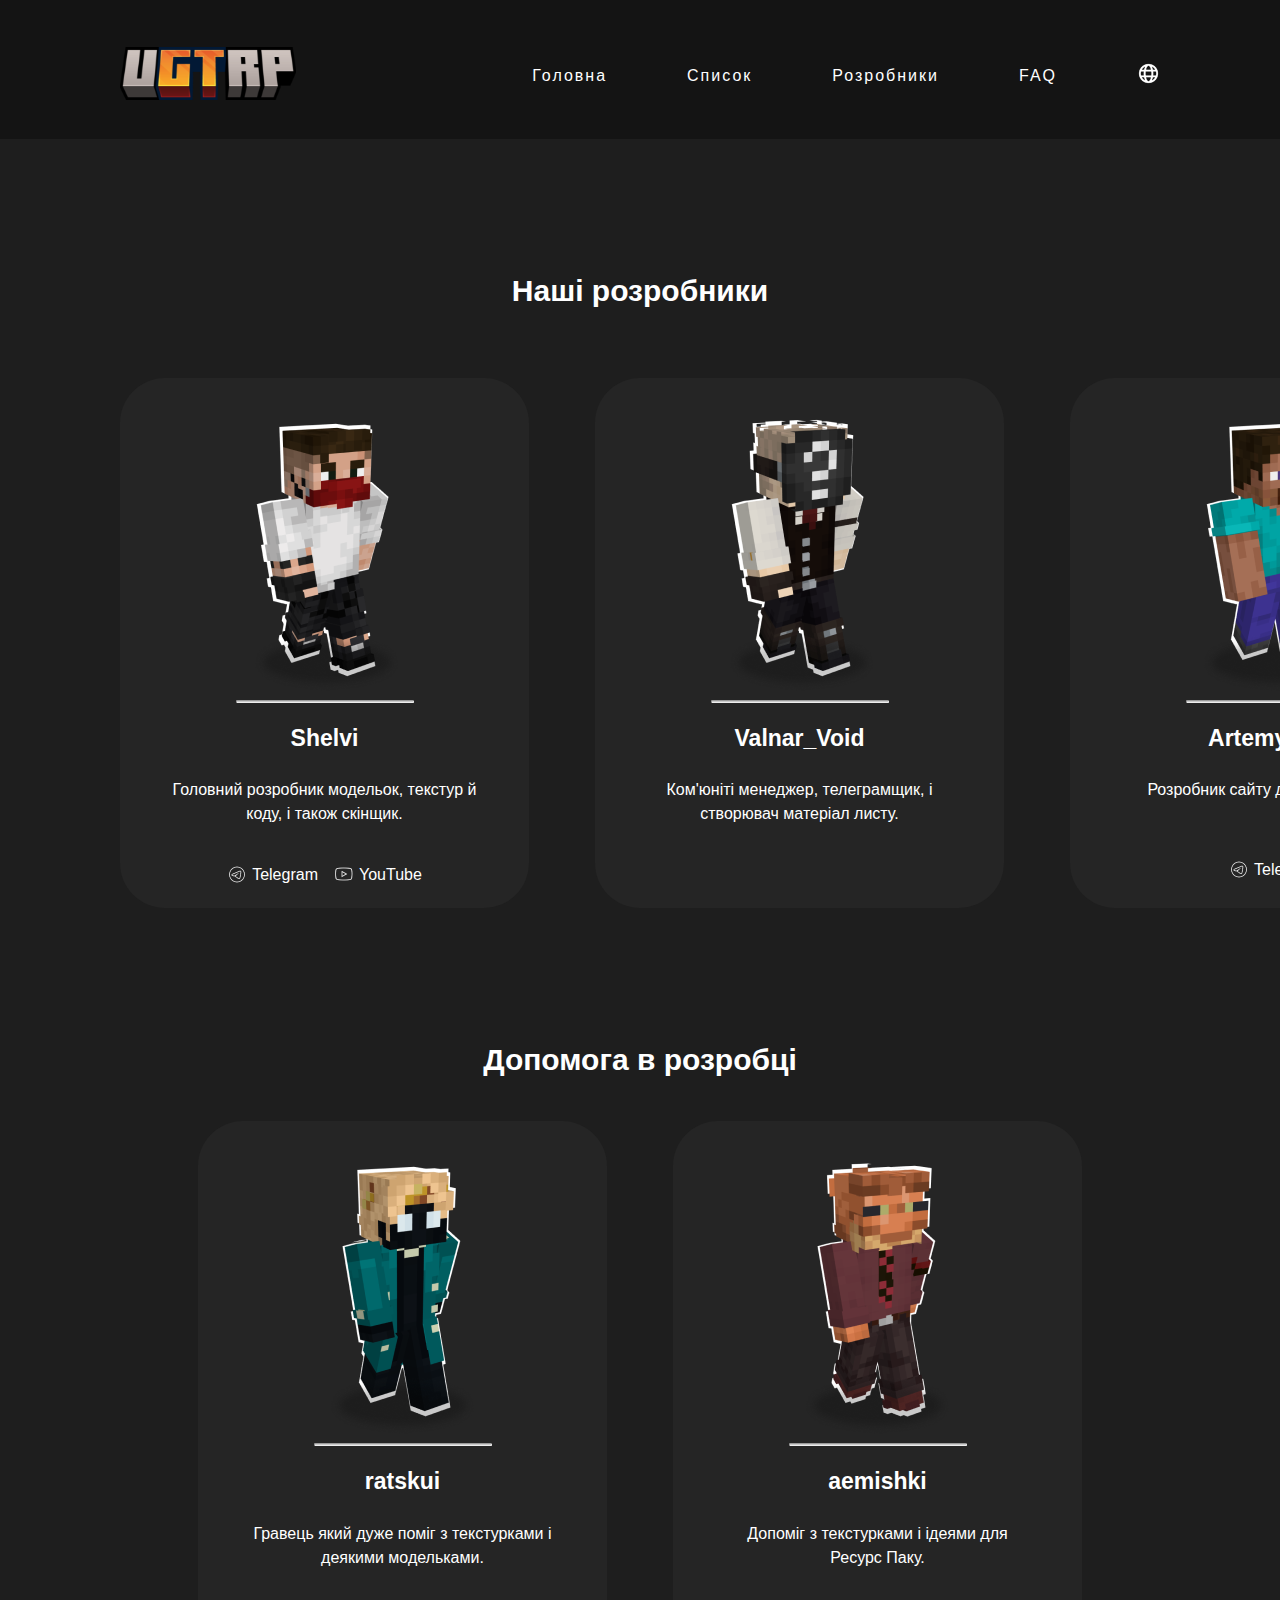
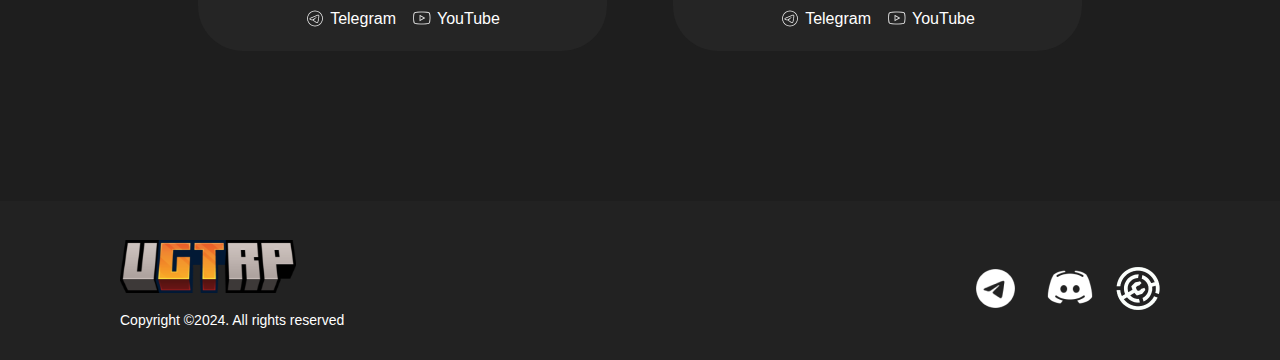
==== commit 07675898: "up" ====
--- a/index_dev.html
+++ b/index_dev.html
@@ -49,6 +49,9 @@
                     <p class="nick">Shelvi</p>
                     <p class="dev-desc">Головний розробник модельок, текстур й коду, і також скінщик.</p>
                     <div class="links links-dev">
+                        <a href="https://t.me/sh_home_ua" class="tg">
+                            Telegram
+                        </a>    
                         <a href="https://www.youtube.com/@shelvi_ua" class="yt">
                             YouTube
                         </a>    
--- a/css/style.css
+++ b/css/style.css
@@ -1036,10 +1036,10 @@
 
 
 .links-dev {
-   margin-top: 45px;
+   margin-top: 40px;
 }
 .links-dev1 {
-   margin-top: 64px;
+   margin-top: 59px;
 }
 
 
